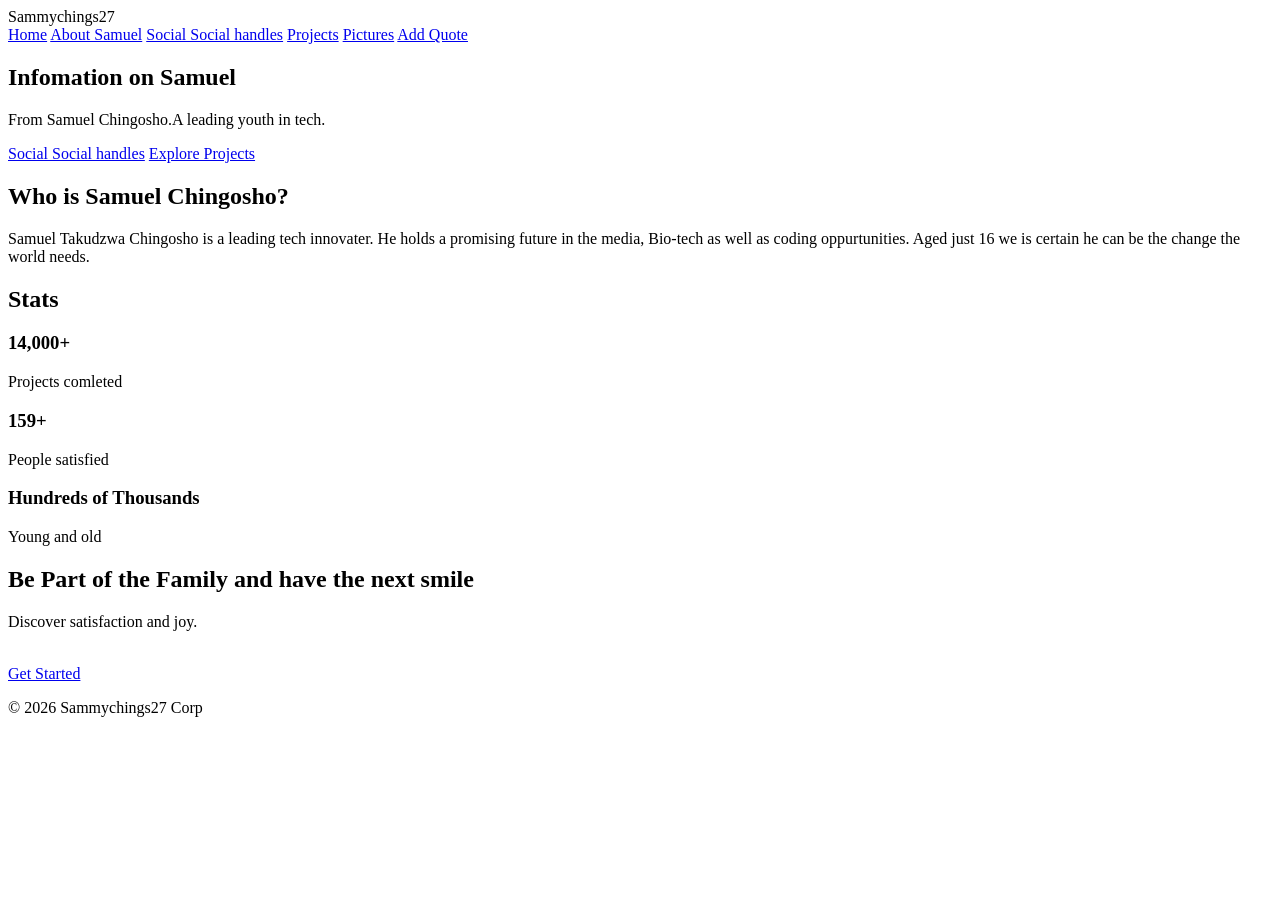
==== index.html @ 7254b16e "Revise index.html for Sammychings27 Hub Updated the title and content to reflect Sammychings27 Hub." ====
<!DOCTYPE html>
<html lang="en">
<head>
  <meta charset="UTF-8" />
  <meta name="viewport" content="width=device-width, initial-scale=1.0"/>
  <title>Sammychings27 Hub</title>
  <link rel="stylesheet" href="assets/css/main.css">
</head>
<body>

  <!-- NAVIGATION -->
  <header class="navbar">
    <div class="logo">Sammychings27</div>
    <nav>
      <a href="#">Home</a>
      <a href="about/index.html">About Samuel</a>
      <a href="find-a-club/index.html">Social Social handles</a>
      <a href="projects/index.html">Projects</a>
      <a href="resources/index.html">Pictures</a>
      <a href="add-club.html">Add Quote</a>
    </nav>
  </header>

  <!-- HERO SECTION -->
  <section class="hero">
    <h1>Infomation on Samuel</h1>
    <p>From Samuel Chingosho.A leading youth in tech.</p>
    <div class="hero-buttons">
      <a href="find-a-club/index.html" class="btn primary">Social Social handles</a>
      <a href="projects/index.html" class="btn secondary">Explore Projects</a>
    </div>
  </section>

  <!-- ABOUT INTERACT -->
  <section class="section">
    <h2>Who is Samuel Chingosho?</h2>
    <p>
      Samuel Takudzwa Chingosho is a leading tech innovater.
      He holds a promising future in the media, Bio-tech as well as coding oppurtunities.
      Aged just 16 we is certain he can be the change the world needs.
    </p>
  </section>

  <!-- GLOBAL IMPACT -->
  <section class="section alt">
    <h2>Stats</h2>
    <div class="stats">
      <div class="stat">
        <h3>14,000+</h3>
        <p>Projects comleted</p>
      </div>
      <div class="stat">
        <h3>159+</h3>
        <p>People satisfied</p>
      </div>
      <div class="stat">
        <h3>Hundreds of Thousands</h3>
        <p>Young and old</p>
      </div>
    </div>
  </section>

  <!-- CALL TO ACTION -->
  <section class="cta">
    <h2>Be Part of the Family and have the next smile</h2>
    <p>Discover satisfaction and joy.</p></br>
    <a href="find-a-club/index.html" class="btn primary">Get Started</a>
  </section>

  <!-- FOOTER -->
  <footer class="footer">
    <p>© 2026 Sammychings27 Corp</p>
  </footer>

</body>
</html>
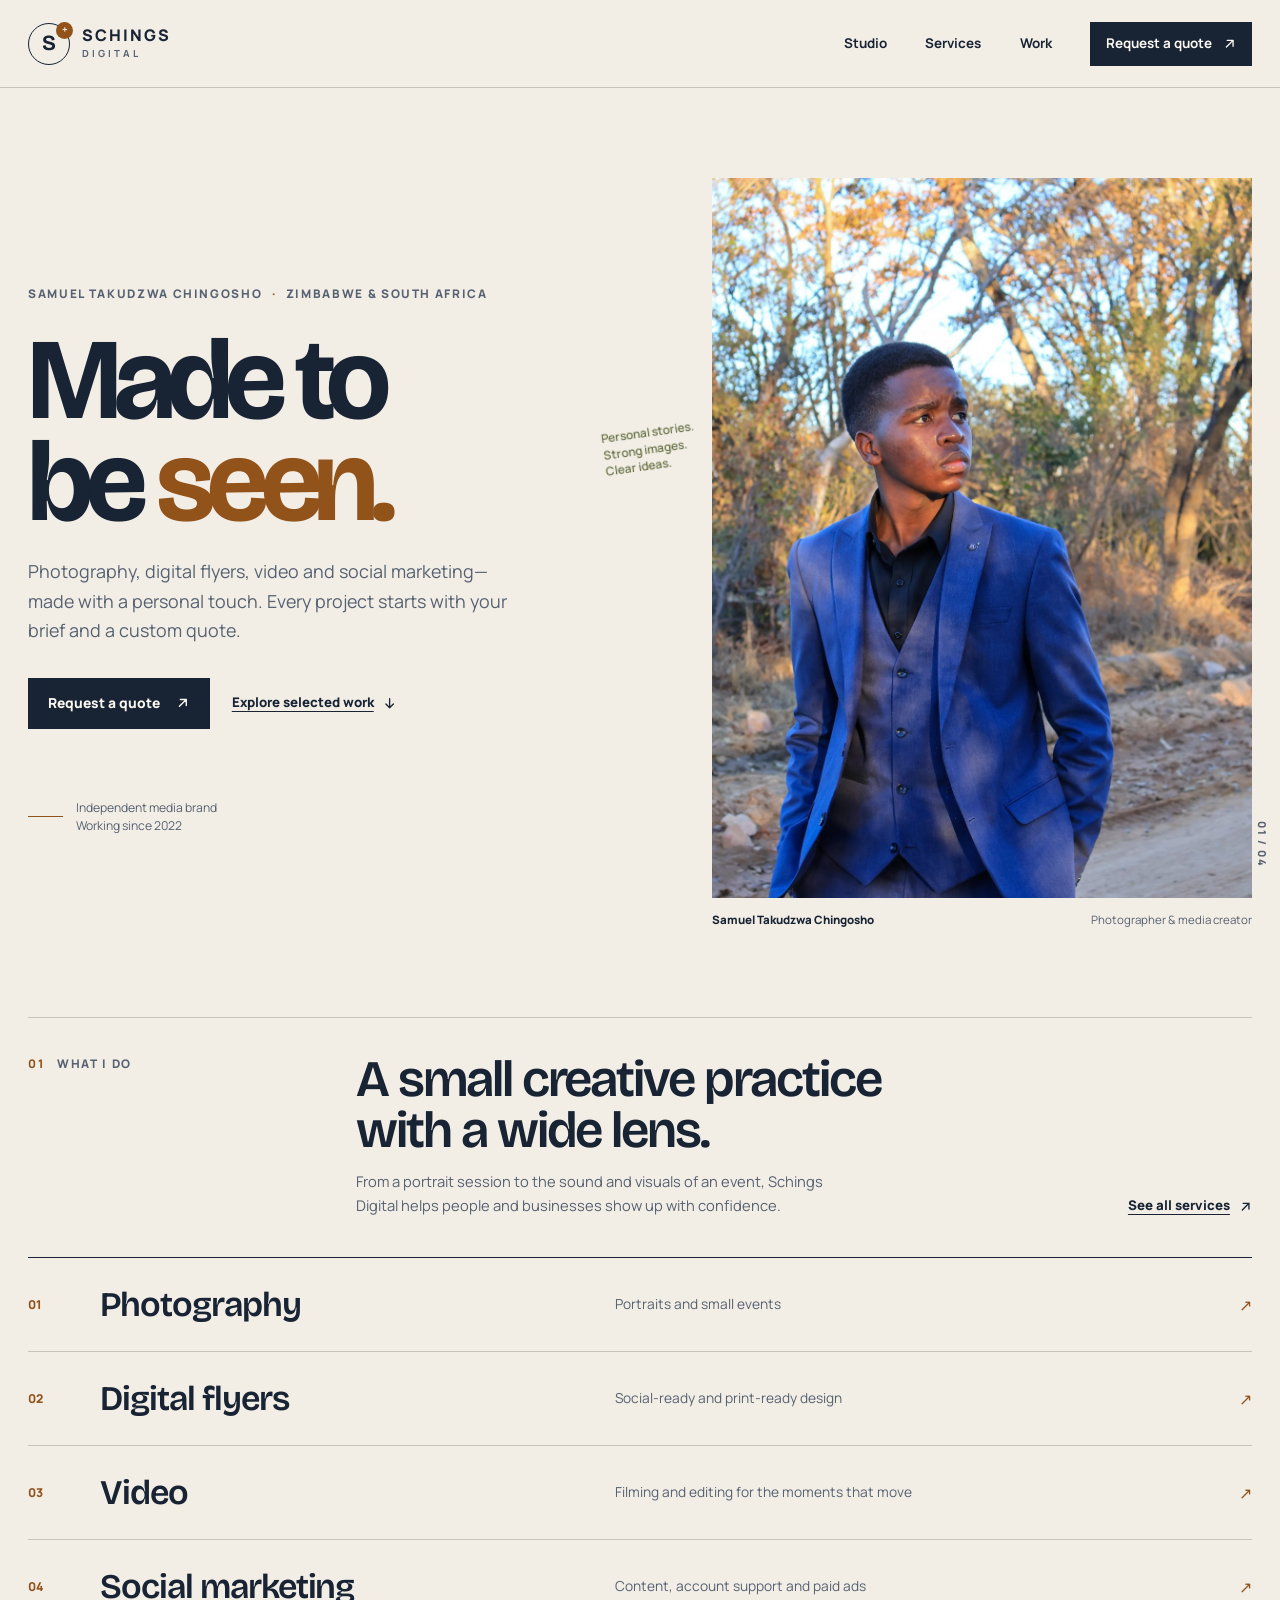
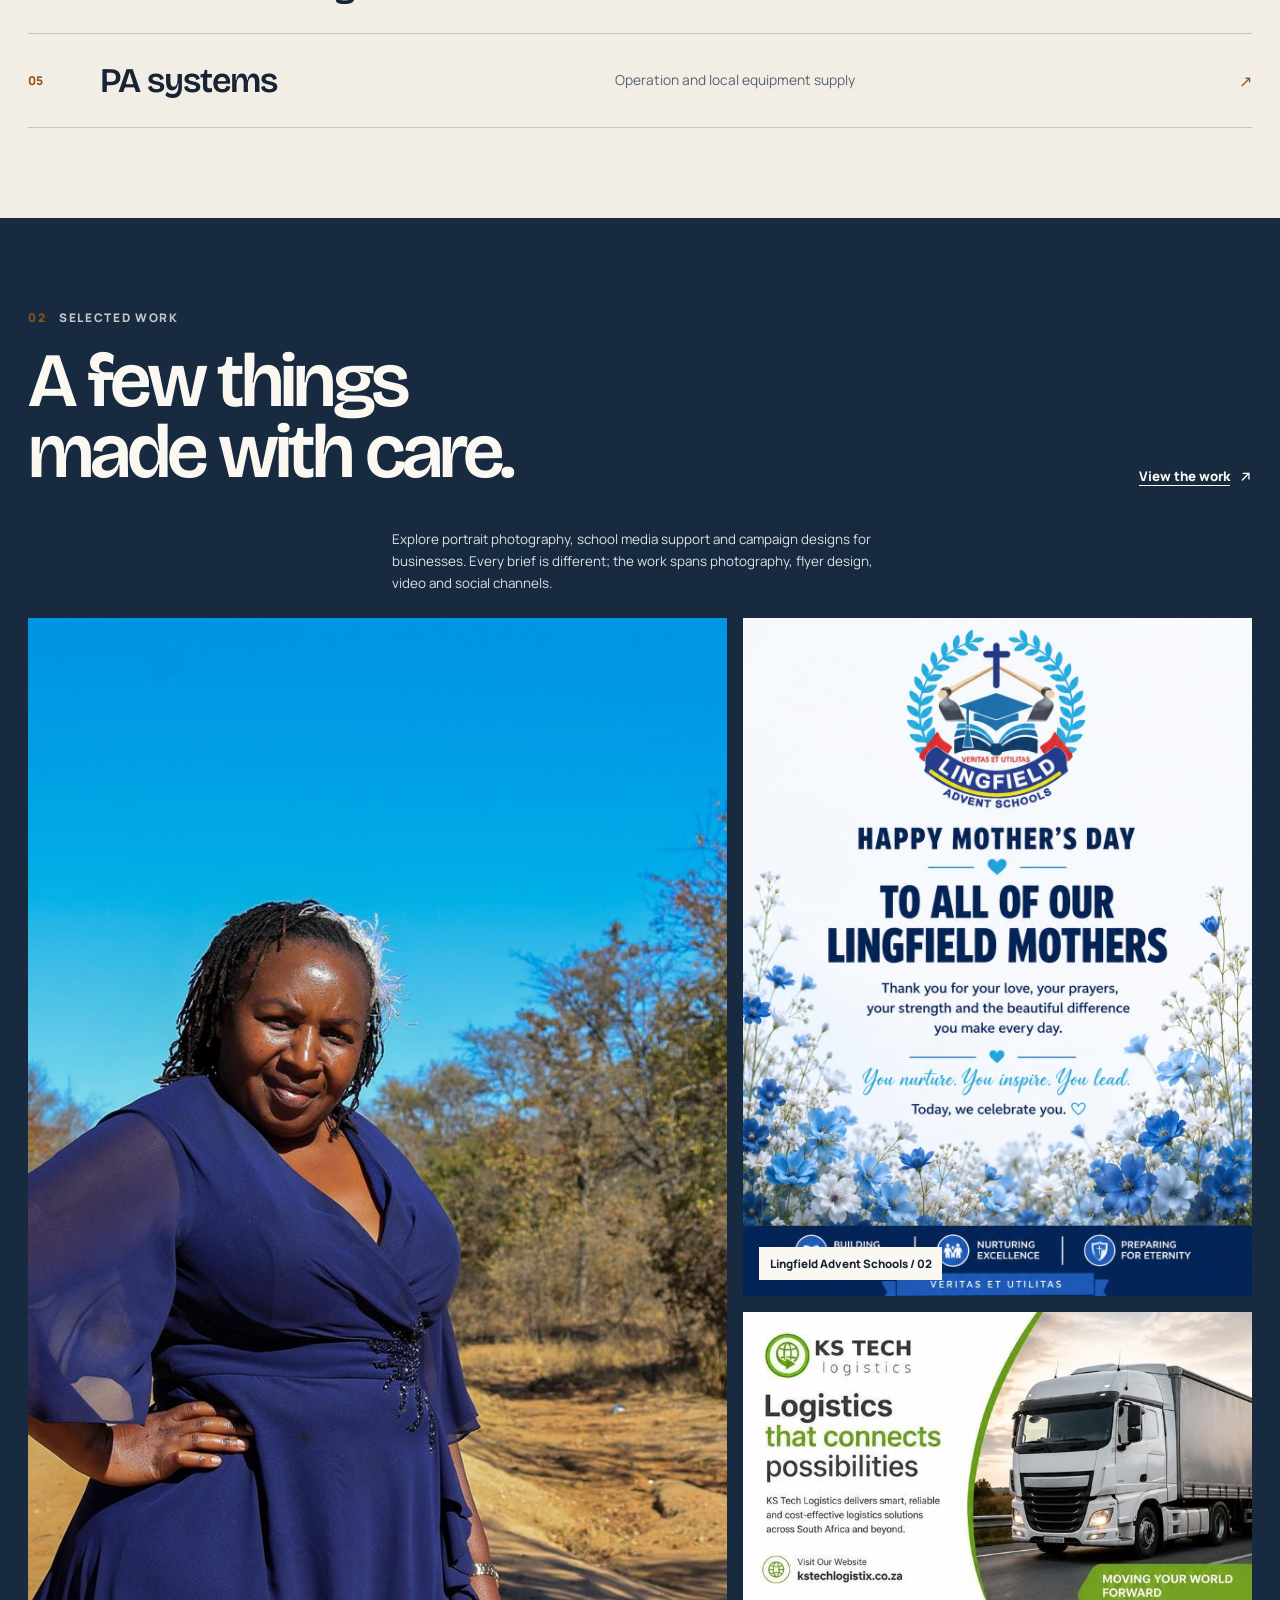
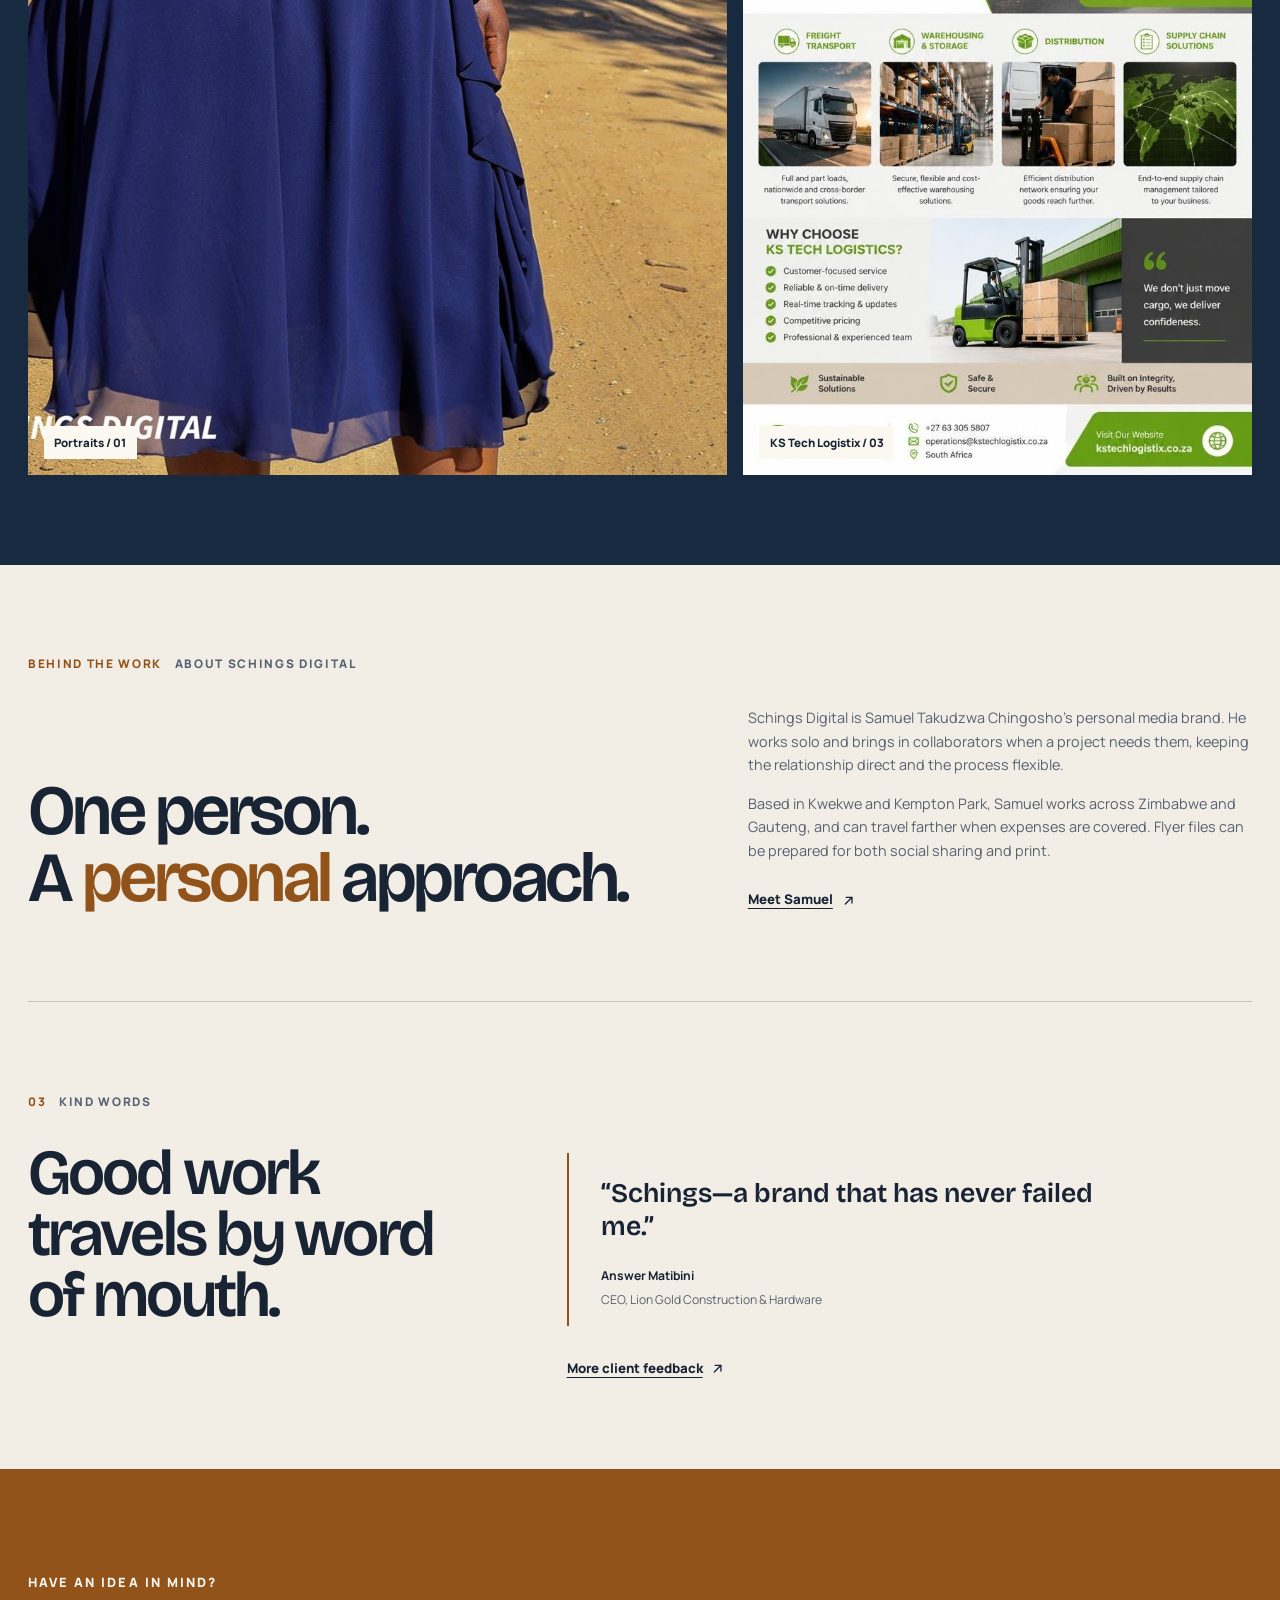
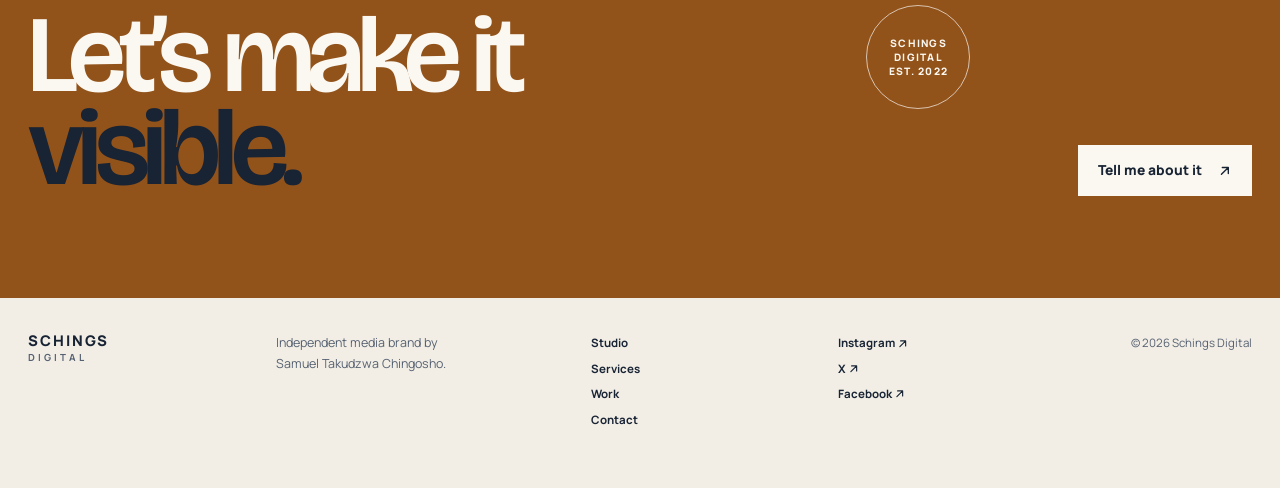
==== commit 2d5ffe8c: "Add files via upload" ====
--- a/index.html
+++ b/index.html
@@ -1,76 +1,105 @@
-<!DOCTYPE html>
-<html lang="en">
-<head>
-  <meta charset="UTF-8" />
-  <meta name="viewport" content="width=device-width, initial-scale=1.0"/>
-  <title>Sammychings27 Hub</title>
-  <link rel="stylesheet" href="assets/css/main.css">
+<!doctype html>
+<html lang="en-GB">
+<head><script>
+(() => {
+  const root = document.documentElement;
+  root.classList.add('js');
+  if (window.matchMedia && window.matchMedia('(prefers-reduced-motion: reduce)').matches) return;
+  root.classList.add('intro-pending');
+  let finished = false;
+  const finishIntro = () => {
+    if (finished) return;
+    finished = true;
+    root.classList.remove('intro-pending');
+    document.querySelectorAll('body > :not(.site-intro)').forEach(node => { node.inert = false; });
+    document.querySelector('.site-intro')?.remove();
+  };
+  document.addEventListener('DOMContentLoaded', () => {
+    if (root.classList.contains('intro-pending')) {
+      document.querySelectorAll('body > :not(.site-intro)').forEach(node => { node.inert = true; });
+      document.querySelector('.intro-skip')?.focus({ preventScroll: true });
+    }
+  }, { once: true });
+  document.addEventListener('click', event => {
+    if (event.target.closest('.intro-skip')) finishIntro();
+  }, true);
+  document.addEventListener('keydown', event => {
+    if (event.key === 'Escape' && root.classList.contains('intro-pending')) finishIntro();
+  });
+  document.addEventListener('animationend', event => {
+    if (event.animationName === 'schings-intro-left') finishIntro();
+  });
+  window.setTimeout(finishIntro, 2200);
+})();
+</script>
+  <meta charset="utf-8">
+  <meta name="viewport" content="width=device-width, initial-scale=1">
+  <meta name="theme-color" content="#f2eee6">
+  <meta name="description" content="Portrait photography, digital flyers, video, social marketing and PA system work by Samuel Takudzwa Chingosho in Zimbabwe and Gauteng.">
+  <meta property="og:type" content="website"><meta name="twitter:card" content="summary_large_image"><meta name="twitter:title" content="Schings Digital — Photography &amp; Media in Zimbabwe &amp; Gauteng"><meta name="twitter:description" content="Portrait photography, digital flyers, video, social marketing and PA system work by Samuel Takudzwa Chingosho in Zimbabwe and Gauteng."><meta name="twitter:image" content="https://sammychings27.xyz/assets/images/portfolio/samuel-portrait.jpg">
+  <meta property="og:url" content="https://sammychings27.xyz/">
+  <meta property="og:image:alt" content="Samuel Takudzwa Chingosho in a blue suit outdoors">
+  <link rel="canonical" href="https://sammychings27.xyz/">
+  <meta property="og:title" content="Schings Digital — Photography &amp; Media in Zimbabwe &amp; Gauteng">
+  <meta property="og:description" content="Portrait photography, digital flyers, video, social marketing and PA system work by Samuel Takudzwa Chingosho in Zimbabwe and Gauteng.">
+  <meta property="og:image" content="https://sammychings27.xyz/assets/images/portfolio/samuel-portrait.jpg">
+  <title>Schings Digital — Photography &amp; Media in Zimbabwe &amp; Gauteng</title>
+  <link rel="icon" href="assets/images/mark.svg" type="image/svg+xml">
+  <link rel="preconnect" href="https://fonts.googleapis.com">
+  <link rel="preconnect" href="https://fonts.gstatic.com" crossorigin>
+  <link href="https://fonts.googleapis.com/css2?family=Bricolage+Grotesque:opsz,wght@12..96,400;12..96,500;12..96,600;12..96,700;12..96,800&family=Manrope:wght@400;500;600;700;800&display=swap" rel="stylesheet">
+  <link rel="stylesheet" href="assets/css/site.css">
+  <script defer src="assets/js/site.js"></script>
+<script type="application/ld+json">{"@context":"https://schema.org","@type":"Person","name":"Samuel Takudzwa Chingosho","alternateName":"Sammychings27","jobTitle":"Photographer and Media Creator","url":"https://sammychings27.xyz/","sameAs":["https://www.instagram.com/schingsdigital","https://x.com/schingsdigital","https://www.facebook.com/people/Sammychings27-Digital/61591467394198/"]}</script>
 </head>
-<body>
-
-  <!-- NAVIGATION -->
-  <header class="navbar">
-    <div class="logo">Sammychings27</div>
-    <nav>
-      <a href="#">Home</a>
-      <a href="about/index.html">About Samuel</a>
-      <a href="find-a-club/index.html">Social Social handles</a>
-      <a href="projects/index.html">Projects</a>
-      <a href="resources/index.html">Pictures</a>
-      <a href="add-club.html">Add Quote</a>
-    </nav>
-  </header>
-
-  <!-- HERO SECTION -->
-  <section class="hero">
-    <h1>Infomation on Samuel</h1>
-    <p>From Samuel Chingosho.A leading youth in tech.</p>
-    <div class="hero-buttons">
-      <a href="find-a-club/index.html" class="btn primary">Social Social handles</a>
-      <a href="projects/index.html" class="btn secondary">Explore Projects</a>
+<body><div class="site-intro" role="dialog" aria-modal="true" aria-label="Schings Digital introduction">
+  <div class="intro-panel intro-panel-left" aria-hidden="true"></div>
+  <div class="intro-panel intro-panel-right" aria-hidden="true"></div>
+  <div class="intro-lockup"><span class="intro-symbol" aria-hidden="true">S<span>+</span></span><span class="intro-wordmark">SCHINGS<span>DIGITAL</span></span></div>
+  <span class="intro-divider" aria-hidden="true"></span>
+  <button class="intro-skip" type="button">Skip intro</button>
+</div>
+<a class="skip-link" href="#main">Skip to content</a>
+<header class="site-header">
+  <a class="brand" href="index.html" aria-label="Schings Digital home"><span class="brand-symbol" aria-hidden="true">S<span>+</span></span><span class="brand-wordmark">SCHINGS<span>DIGITAL</span></span></a>
+  <button class="menu-toggle" type="button" aria-expanded="false" aria-controls="primary-navigation"><span>Menu</span><i aria-hidden="true"></i></button>
+  <nav class="primary-navigation" id="primary-navigation" aria-label="Primary navigation"><a href="studio.html">Studio</a><a href="services.html">Services</a><a href="work.html">Work</a><a class="nav-cta" href="contact.html">Request a quote <svg class="icon-arrow" viewBox="0 0 16 16" aria-hidden="true"><path d="M4 12 12 4M5 4h7v7"/></svg></a></nav>
+</header>
+<main id="main">
+  <section class="home-hero page-shell" aria-labelledby="hero-title">
+    <div class="hero-copy">
+      <p class="overline">Samuel Takudzwa Chingosho <span>·</span> Zimbabwe & South Africa</p>
+      <h1 id="hero-title">Made to<br>be <em>seen.</em></h1>
+      <p class="hero-summary">Photography, digital flyers, video and social marketing—made with a personal touch. Every project starts with your brief and a custom quote.</p>
+      <div class="hero-actions"><a class="button button-dark" href="contact.html">Request a quote <svg class="icon-arrow" viewBox="0 0 16 16" aria-hidden="true"><path d="M4 12 12 4M5 4h7v7"/></svg></a><a class="quiet-link" href="work.html">Explore selected work <svg class="icon-arrow icon-down" viewBox="0 0 16 16" aria-hidden="true"><path d="M8 2v11M3.5 8.5 8 13l4.5-4.5"/></svg></a></div>
+      <div class="hero-note"><span class="note-rule"></span><span>Independent media brand<br>Working since 2022</span></div>
     </div>
+    <figure class="hero-portrait"><img src="assets/images/portfolio/samuel-portrait.jpg" width="1133" height="1700" alt="Samuel Takudzwa Chingosho in a blue suit, photographed outdoors" fetchpriority="high"><figcaption><span>Samuel Takudzwa Chingosho</span><span>Photographer & media creator</span></figcaption><span class="image-index" aria-hidden="true">01 / 04</span></figure>
+    <span class="hero-side-note" aria-hidden="true">Personal stories. Strong images. Clear ideas.</span>
   </section>
 
-  <!-- ABOUT INTERACT -->
-  <section class="section">
-    <h2>Who is Samuel Chingosho?</h2>
-    <p>
-      Samuel Takudzwa Chingosho is a leading tech innovater.
-      He holds a promising future in the media, Bio-tech as well as coding oppurtunities.
-      Aged just 16 we is certain he can be the change the world needs.
-    </p>
-  </section>
+  <section class="service-intro page-shell" aria-labelledby="service-intro-title"><div class="section-kicker"><span>01</span><span>What I do</span></div><div class="service-intro-copy"><h2 id="service-intro-title">A small creative practice with a wide lens.</h2><p>From a portrait session to the sound and visuals of an event, Schings Digital helps people and businesses show up with confidence.</p></div><a class="text-arrow" href="services.html">See all services <svg class="icon-arrow" viewBox="0 0 16 16" aria-hidden="true"><path d="M4 12 12 4M5 4h7v7"/></svg></a></section>
+  <section class="service-list page-shell" aria-label="Current services"><a href="services.html#photography"><span class="service-count">01</span><h3>Photography</h3><p>Portraits and small events</p><span class="row-arrow" aria-hidden="true">↗</span></a><a href="services.html#flyers"><span class="service-count">02</span><h3>Digital flyers</h3><p>Social-ready and print-ready design</p><span class="row-arrow" aria-hidden="true">↗</span></a><a href="services.html#video"><span class="service-count">03</span><h3>Video</h3><p>Filming and editing for the moments that move</p><span class="row-arrow" aria-hidden="true">↗</span></a><a href="services.html#social"><span class="service-count">04</span><h3>Social marketing</h3><p>Content, account support and paid ads</p><span class="row-arrow" aria-hidden="true">↗</span></a><a href="services.html#pa"><span class="service-count">05</span><h3>PA systems</h3><p>Operation and local equipment supply</p><span class="row-arrow" aria-hidden="true">↗</span></a></section>
 
-  <!-- GLOBAL IMPACT -->
-  <section class="section alt">
-    <h2>Stats</h2>
-    <div class="stats">
-      <div class="stat">
-        <h3>14,000+</h3>
-        <p>Projects comleted</p>
-      </div>
-      <div class="stat">
-        <h3>159+</h3>
-        <p>People satisfied</p>
-      </div>
-      <div class="stat">
-        <h3>Hundreds of Thousands</h3>
-        <p>Young and old</p>
-      </div>
-    </div>
-  </section>
+  <section class="featured-work" aria-labelledby="featured-title"><div class="page-shell featured-head"><div><div class="section-kicker section-kicker-light"><span>02</span><span>Selected work</span></div><h2 id="featured-title">A few things<br>made with care.</h2></div><a class="text-arrow text-arrow-light" href="work.html">View the work <svg class="icon-arrow" viewBox="0 0 16 16" aria-hidden="true"><path d="M4 12 12 4M5 4h7v7"/></svg></a></div><p class="featured-intro">Explore portrait photography, school media support and campaign designs for businesses. Every brief is different; the work spans photography, flyer design, video and social channels.</p><div class="featured-grid page-shell"><a class="featured-image featured-image-main" href="work.html#portraits"><img src="assets/images/portfolio/family-portrait.jpg" width="1133" height="1700" alt="Portrait of a woman outdoors in a blue dress" loading="lazy"><span>Portraits / 01</span></a><a class="featured-image featured-image-side" href="work.html#lingfield"><img src="assets/images/portfolio/lingfield-mothers-day.jpg" width="1086" height="1448" alt="Lingfield Advent Schools Mother’s Day digital poster designed by Schings Digital" loading="lazy"><span>Lingfield Advent Schools / 02</span></a><a class="featured-image featured-image-small" href="work.html#kstech"><img src="assets/images/portfolio/kstech-logistics-overview.jpg" width="720" height="1080" alt="KS Tech Logistix service overview flyer designed by Schings Digital" loading="lazy"><span>KS Tech Logistix / 03</span></a></div></section>
 
-  <!-- CALL TO ACTION -->
-  <section class="cta">
-    <h2>Be Part of the Family and have the next smile</h2>
-    <p>Discover satisfaction and joy.</p></br>
-    <a href="find-a-club/index.html" class="btn primary">Get Started</a>
-  </section>
+  <section class="home-story page-shell"><div class="section-kicker"><span>Behind the work</span><span>About Schings Digital</span></div><div class="home-story-grid"><h2>One person.<br>A <em>personal</em> approach.</h2><div><p>Schings Digital is Samuel Takudzwa Chingosho’s personal media brand. He works solo and brings in collaborators when a project needs them, keeping the relationship direct and the process flexible.</p><p>Based in Kwekwe and Kempton Park, Samuel works across Zimbabwe and Gauteng, and can travel farther when expenses are covered. Flyer files can be prepared for both social sharing and print.</p><a class="text-arrow" href="studio.html">Meet Samuel <svg class="icon-arrow" viewBox="0 0 16 16" aria-hidden="true"><path d="M4 12 12 4M5 4h7v7"/></svg></a></div></div></section><section class="testimonial-section page-shell" aria-labelledby="testimonial-title"><div class="section-kicker"><span>03</span><span>Kind words</span></div><div class="testimonial-wrap"><h2 id="testimonial-title">Good work<br>travels by word<br>of mouth.</h2><blockquote><p>“Schings—a brand that has never failed me.”</p><footer><strong>Answer Matibini</strong><span>CEO, Lion Gold Construction & Hardware</span></footer></blockquote><a class="text-arrow" href="work.html#words">More client feedback <svg class="icon-arrow" viewBox="0 0 16 16" aria-hidden="true"><path d="M4 12 12 4M5 4h7v7"/></svg></a></div></section>
 
-  <!-- FOOTER -->
-  <footer class="footer">
-    <p>© 2026 Sammychings27 Corp</p>
-  </footer>
-
+  <section class="home-contact"><div class="page-shell home-contact-inner"><p>Have an idea in mind?</p><h2>Let’s make it<br><em>visible.</em></h2><a class="button button-light" href="contact.html">Tell me about it <svg class="icon-arrow" viewBox="0 0 16 16" aria-hidden="true"><path d="M4 12 12 4M5 4h7v7"/></svg></a><span class="contact-stamp" aria-hidden="true">SCHINGS<br>DIGITAL<br>EST. 2022</span></div></section>
+</main>
+<footer class="site-footer page-shell"><a class="footer-brand" href="index.html">SCHINGS<span>DIGITAL</span></a><p>Independent media brand by Samuel Takudzwa Chingosho.</p><nav aria-label="Footer navigation"><a href="studio.html">Studio</a><a href="services.html">Services</a><a href="work.html">Work</a><a href="contact.html">Contact</a></nav><div class="footer-social"><a href="https://www.instagram.com/schingsdigital" target="_blank" rel="noreferrer">Instagram <svg class="icon-arrow" viewBox="0 0 16 16" aria-hidden="true"><path d="M4 12 12 4M5 4h7v7"/></svg></a><a href="https://x.com/schingsdigital" target="_blank" rel="noreferrer">X <svg class="icon-arrow" viewBox="0 0 16 16" aria-hidden="true"><path d="M4 12 12 4M5 4h7v7"/></svg></a><a href="https://www.facebook.com/people/Sammychings27-Digital/61591467394198/" target="_blank" rel="noreferrer">Facebook <svg class="icon-arrow" viewBox="0 0 16 16" aria-hidden="true"><path d="M4 12 12 4M5 4h7v7"/></svg></a></div><span class="footer-year">© <span data-year></span> Schings Digital</span></footer>
 </body>
-</html>
+</html>
+
+
+
+
+
+
+
+
+
+
+
+
+
--- a/assets/css/site.css
+++ b/assets/css/site.css
@@ -0,0 +1,476 @@
+:root {
+  color-scheme: light;
+  --paper: #f2eee6;
+  --paper-light: #fbf8f1;
+  --ink: #182334;
+  --muted: #566171;
+  --line: #c9c4b9;
+  --blue: #294763;
+  --blue-deep: #172a40;
+  --amber: #92531b;
+  --amber-light: #e0b773;
+  --olive: #697347;
+  --serif: "Bricolage Grotesque", "Arial Narrow", sans-serif;
+  --sans: "Manrope", Arial, sans-serif;
+  --page-width: 1380px;
+}
+* { box-sizing: border-box; }
+html { scroll-behavior: smooth; scroll-padding-top: 6rem; }
+body { margin: 0; background: var(--paper); color: var(--ink); font: 400 16px/1.65 var(--sans); }
+a { color: inherit; text-underline-offset: .2em; }
+img, svg { max-width: 100%; }
+button, input, select, textarea { font: inherit; }
+button, a { -webkit-tap-highlight-color: transparent; }
+a, button, summary { cursor: pointer; }
+::selection { color: var(--paper-light); background: var(--blue); }
+:focus-visible { outline: 3px solid var(--amber); outline-offset: 4px; }
+.page-shell { width: min(100% - 3.5rem, var(--page-width)); margin-inline: auto; }
+.skip-link { position: fixed; z-index: 30; top: .75rem; left: .75rem; padding: .7rem 1rem; color: white; background: var(--ink); transform: translateY(-150%); }
+.skip-link:focus { transform: translateY(0); }
+.site-header { position: relative; z-index: 10; min-height: 88px; padding: .9rem max(1.75rem, calc((100vw - var(--page-width))/2)); display: flex; align-items: center; justify-content: space-between; gap: 2rem; border-bottom: 1px solid var(--line); background: var(--paper); }
+.brand { display: inline-flex; align-items: center; gap: .75rem; text-decoration: none; }
+.brand-symbol { width: 42px; height: 42px; display: grid; place-items: center; position: relative; border: 1px solid var(--ink); border-radius: 50%; font: 700 1.35rem/.9 var(--serif); }
+.brand-symbol > span { position: absolute; top: -2px; right: -4px; width: 17px; height: 17px; display: grid; place-items: center; border-radius: 50%; color: var(--paper-light); background: var(--amber); font: 700 .62rem/1 var(--sans); }
+.brand-wordmark, .footer-brand { display: flex; flex-direction: column; font: 800 1rem/.98 var(--sans); letter-spacing: .13em; }
+.brand-wordmark > span, .footer-brand > span { margin-top: .3rem; color: var(--muted); font: 700 .61rem/1 var(--sans); letter-spacing: .3em; }
+.primary-navigation { display: flex; align-items: center; gap: clamp(1.5rem, 3vw, 3rem); }
+.primary-navigation a, .site-footer nav a { font-size: .84rem; font-weight: 700; text-decoration: none; }
+.primary-navigation a:not(.nav-cta) { padding-block: .55rem; border-bottom: 1px solid transparent; }
+.primary-navigation a[aria-current="page"], .primary-navigation a:not(.nav-cta):hover { border-color: var(--ink); }
+.nav-cta { min-height: 44px; padding: .65rem 1rem; display: inline-flex; align-items: center; gap: .65rem; color: var(--paper-light); background: var(--ink); }
+.nav-cta:hover, .button-dark:hover { background: var(--blue); }
+.menu-toggle { display: none; }
+.home-hero { position: relative; padding-top: clamp(3rem, 7vw, 6rem); padding-bottom: clamp(3rem, 6vw, 5rem); display: grid; grid-template-columns: 1.02fr .98fr; align-items: center; gap: clamp(2.5rem, 8vw, 8rem); }
+.hero-copy { padding-block: 1rem; }
+.overline, .section-kicker, .project-label, .offering-num { font-size: .74rem; font-weight: 800; letter-spacing: .14em; text-transform: uppercase; }
+.overline { margin: 0 0 1.7rem; color: var(--muted); }
+.overline span { padding-inline: .35rem; color: var(--amber); }
+h1, h2, h3, p, figure { margin-top: 0; }
+.home-hero h1, .inner-hero h1 { margin-bottom: 1.5rem; font: 700 clamp(4rem, 9vw, 8.5rem)/.88 var(--serif); letter-spacing: -.065em; text-wrap: balance; }
+h1 em, h2 em { color: var(--amber); font-style: normal; }
+.hero-summary { max-width: 44ch; margin-bottom: 2rem; color: var(--muted); font-size: clamp(1.05rem, 1.4vw, 1.25rem); }
+.hero-actions { display: flex; align-items: center; flex-wrap: wrap; gap: 1.35rem; }
+.button { min-height: 50px; padding: .82rem 1.2rem; display: inline-flex; align-items: center; justify-content: center; gap: 1rem; border: 1px solid transparent; font-size: .86rem; font-weight: 800; text-decoration: none; transition: background-color .2s ease, color .2s ease, transform .2s ease; }
+.button:hover { transform: translateY(-2px); }
+.button-dark { color: var(--paper-light); background: var(--ink); }
+.button-light { color: var(--ink); background: var(--paper-light); }
+.button-light:hover { background: var(--amber-light); }
+.quiet-link, .text-arrow { display: inline-flex; align-items: center; gap: .55rem; font-size: .83rem; font-weight: 800; text-decoration-thickness: 1px; text-underline-offset: .3em; }
+.hero-note { margin-top: 4.4rem; display: flex; align-items: center; gap: .8rem; color: var(--muted); font-size: .76rem; line-height: 1.45; }
+.note-rule { width: 35px; height: 1px; background: var(--amber); }
+.hero-portrait { position: relative; width: min(100%, 540px); justify-self: end; margin: 0; }
+.hero-portrait img { width: 100%; max-height: 720px; display: block; object-fit: cover; object-position: 50% 30%; }
+.hero-portrait figcaption { padding: .75rem 0; display: flex; justify-content: space-between; gap: 1rem; color: var(--muted); font-size: .72rem; }
+.hero-portrait figcaption span:first-child { color: var(--ink); font-weight: 800; }
+.image-index { position: absolute; right: -1.2rem; bottom: 4.6rem; writing-mode: vertical-rl; color: var(--muted); font-size: .68rem; font-weight: 800; letter-spacing: .15em; }
+.hero-side-note { position: absolute; top: 36%; left: 47%; width: 7.2rem; color: var(--olive); font: 600 .74rem/1.4 var(--sans); transform: rotate(-8deg); }
+.section-kicker { display: flex; align-items: center; gap: .8rem; color: var(--muted); }
+.section-kicker span:first-child { color: var(--amber); }
+.service-intro { padding-block: 2.2rem 2.5rem; display: grid; grid-template-columns: .6fr 1.5fr auto; align-items: end; gap: 2rem; border-top: 1px solid var(--line); }
+.service-intro .section-kicker { align-self: start; }
+.service-intro-copy { max-width: 650px; }
+.service-intro h2 { max-width: 17ch; margin: 0 0 .8rem; font: 600 clamp(2rem, 4vw, 3.6rem)/1 var(--serif); letter-spacing: -.04em; }
+.service-intro-copy p { max-width: 52ch; margin: 0; color: var(--muted); font-size: .92rem; }
+.service-list { padding-bottom: clamp(4rem, 7vw, 7rem); border-top: 1px solid var(--ink); }
+.service-list > a { min-height: 94px; padding: 1.15rem 0; display: grid; grid-template-columns: 3.5rem 1.1fr 1.3fr 2rem; align-items: center; gap: 1rem; border-bottom: 1px solid var(--line); text-decoration: none; }
+.service-count { color: var(--amber); font-size: .76rem; font-weight: 800; }
+.service-list h3 { margin: 0; font: 600 clamp(1.5rem, 2.7vw, 2.4rem)/1 var(--serif); letter-spacing: -.03em; }
+.service-list p { margin: 0; color: var(--muted); font-size: .86rem; }
+.row-arrow { justify-self: end; color: var(--amber); transition: transform .2s ease; }
+.service-list > a:hover .row-arrow { transform: translate(3px,-3px); }
+.service-list > a:hover h3 { color: var(--amber); }
+.featured-work { padding-block: clamp(4rem, 7vw, 7rem); color: var(--paper-light); background: var(--blue-deep); }
+.featured-head { margin-bottom: 2.5rem; display: flex; align-items: end; justify-content: space-between; gap: 2rem; }
+.section-kicker-light { color: #c4c9c7; }
+.featured-head h2 { margin: 1.2rem 0 0; font: 600 clamp(2.8rem, 6vw, 5.8rem)/.92 var(--serif); letter-spacing: -.05em; }
+.text-arrow-light { color: var(--paper-light); }
+.featured-grid { display: grid; grid-template-columns: 1.1fr .8fr; grid-template-rows: auto auto; gap: 1rem; }
+.featured-image { position: relative; min-height: 260px; overflow: hidden; display: block; background: #293d4e; }
+.featured-image img { width: 100%; height: 100%; min-height: 260px; display: block; object-fit: cover; transition: transform .6s cubic-bezier(.2,.7,.2,1); }
+.featured-image:hover img { transform: scale(1.035); }
+.featured-image span { position: absolute; bottom: 1rem; left: 1rem; padding: .45rem .65rem; color: var(--ink); background: var(--paper-light); font-size: .72rem; font-weight: 800; }
+.featured-image-main { grid-row: span 2; min-height: 640px; }
+.featured-image-main img { min-height: 640px; }
+.featured-image-side img { object-position: 50% 28%; }
+.featured-image-small img { object-position: 50% 45%; }
+.testimonial-section { padding-block: clamp(4rem, 7vw, 7rem); }
+.testimonial-wrap { padding-top: 2rem; display: grid; grid-template-columns: .85fr 1.15fr; align-items: end; gap: 2rem; }
+.testimonial-wrap h2, .words-title { margin: 0; font: 600 clamp(2.4rem, 5vw, 4.7rem)/.95 var(--serif); letter-spacing: -.045em; }
+blockquote { margin: 0; }
+.testimonial-wrap blockquote { padding: 1.5rem 0 1rem 2rem; border-left: 2px solid var(--amber); }
+blockquote p { max-width: 31ch; margin: 0 0 1.4rem; font: 600 clamp(1.2rem, 2.1vw, 1.8rem)/1.25 var(--serif); }
+blockquote footer { display: flex; flex-direction: column; gap: .2rem; font-size: .76rem; }
+blockquote footer span { color: var(--muted); }
+.testimonial-wrap > .text-arrow { grid-column: 2; justify-self: start; }
+.home-contact { padding-block: clamp(4rem, 8vw, 8rem); overflow: hidden; color: var(--paper-light); background: var(--amber); }
+.home-contact-inner { position: relative; display: grid; grid-template-columns: 1fr auto; align-items: end; gap: 1rem 3rem; }
+.home-contact-inner > p { grid-column: 1/-1; margin: 0; font-size: .8rem; font-weight: 800; letter-spacing: .16em; text-transform: uppercase; }
+.home-contact h2 { position: relative; z-index: 1; margin: 0; font: 600 clamp(3.6rem, 8.5vw, 7.5rem)/.86 var(--serif); letter-spacing: -.06em; }
+.home-contact h2 em { color: var(--ink); }
+.contact-stamp { position: absolute; right: 23%; top: 15%; width: 104px; height: 104px; display: grid; align-content: center; border: 1px solid rgba(255,255,255,.65); border-radius: 50%; color: var(--paper-light); font-size: .64rem; font-weight: 800; line-height: 1.4; letter-spacing: .12em; text-align: center; transform: rotate(12deg); }
+.site-footer { min-height: 190px; padding-block: 2.2rem; display: grid; grid-template-columns: 1fr 1.3fr 1fr 1.2fr auto; align-items: start; gap: 1.5rem; }
+.footer-brand { text-decoration: none; font-size: .92rem; }
+.site-footer > p { max-width: 25ch; margin: 0; color: var(--muted); font-size: .78rem; }
+.site-footer nav, .footer-social { display: flex; flex-direction: column; align-items: start; gap: .4rem; }
+.site-footer nav a, .footer-social a { font-size: .72rem; }
+.footer-social a { font-weight: 700; text-decoration: none; }
+.footer-year { justify-self: end; color: var(--muted); font-size: .72rem; white-space: nowrap; }
+.inner-hero { padding-top: clamp(3.5rem, 7vw, 6.5rem); padding-bottom: clamp(3rem, 5vw, 4.5rem); }
+.inner-hero-grid { margin-top: 2rem; display: grid; grid-template-columns: 1.3fr .7fr; align-items: end; gap: clamp(2rem, 6vw, 6rem); }
+.inner-hero h1 { margin: 0; font-size: clamp(3.4rem, 7.6vw, 7.2rem); }
+.inner-hero-grid > p { max-width: 46ch; margin: 0 0 .35rem; color: var(--muted); font-size: 1rem; }
+.founder-story { padding-block: clamp(3rem, 7vw, 6.5rem); background: var(--paper-light); }
+.founder-grid { display: grid; grid-template-columns: .9fr 1.1fr; align-items: center; gap: clamp(2.5rem, 8vw, 8rem); }
+.founder-image { margin: 0; }
+.founder-image img { width: 100%; max-height: 650px; display: block; object-fit: cover; object-position: center 30%; }
+.founder-image figcaption { margin-top: .65rem; color: var(--muted); font-size: .72rem; }
+.founder-copy h2, .values-grid h2, .future-grid h2 { margin: 1.2rem 0 1.2rem; font: 600 clamp(2.5rem, 5vw, 4.8rem)/.95 var(--serif); letter-spacing: -.05em; }
+.founder-copy > p, .values-grid > div p { color: var(--muted); font-size: .92rem; }
+.founder-facts { margin-top: 2rem; padding-top: 1.2rem; display: grid; grid-template-columns: repeat(3,1fr); gap: 1rem; border-top: 1px solid var(--line); }
+.founder-facts div { display: flex; flex-direction: column; gap: .35rem; }
+.founder-facts strong { font: 700 1.5rem/1 var(--serif); }
+.founder-facts span { color: var(--muted); font-size: .72rem; line-height: 1.4; }
+.studio-values, .future-section { padding-block: clamp(4rem, 7vw, 7rem); }
+.values-grid, .future-grid { margin-top: 2rem; display: grid; grid-template-columns: 1fr 1fr; align-items: start; gap: clamp(2rem, 8vw, 8rem); }
+.values-grid h2, .future-grid h2 { margin-top: 0; }
+.values-grid > div p:last-child { margin-bottom: 0; }
+.location-band { color: var(--paper-light); background: var(--blue); }
+.location-inner { min-height: 250px; padding-block: 3rem; display: grid; grid-template-columns: 1fr 1px 1fr; align-items: center; gap: clamp(2rem, 6vw, 6rem); }
+.location-inner > div:not(.location-divider) { display: flex; flex-direction: column; }
+.location-inner span { font-size: .74rem; font-weight: 800; letter-spacing: .14em; text-transform: uppercase; }
+.location-inner strong { margin-block: .45rem; font: 600 clamp(1.8rem, 3vw, 2.7rem)/1 var(--serif); }
+.location-inner p { max-width: 38ch; margin: 0; color: #dce2e5; font-size: .82rem; }
+.location-divider { height: 100px; background: rgba(255,255,255,.45); }
+.future-grid p { max-width: 52ch; margin: .2rem 0 0; color: var(--muted); }
+.future-section > .text-arrow { margin-top: 2rem; }
+.offerings { padding-bottom: clamp(3rem, 6vw, 6rem); }
+.offering { padding-block: 2.4rem; display: grid; grid-template-columns: .5fr 1.5fr .75fr; align-items: start; gap: 2rem; border-top: 1px solid var(--line); scroll-margin-top: 6rem; }
+.offering:last-child { border-bottom: 1px solid var(--line); }
+.offering-num { color: var(--amber); }
+.offering h2 { margin: 0 0 .8rem; font: 600 clamp(2rem, 4vw, 3rem)/1 var(--serif); letter-spacing: -.04em; }
+.offering > div > p { max-width: 60ch; color: var(--muted); font-size: .9rem; }
+.offering ul { margin: 1rem 0 0; padding: 0; display: grid; grid-template-columns: repeat(2,minmax(0,1fr)); gap: .35rem 1rem; list-style: none; }
+.offering li { position: relative; padding-left: 1rem; color: var(--muted); font-size: .8rem; }
+.offering li::before { position: absolute; left: 0; color: var(--amber); content: "—"; }
+.offering > a { justify-self: end; }
+.quote-band { padding-block: clamp(4rem, 8vw, 8rem); color: var(--paper-light); background: var(--blue-deep); }
+.quote-band-inner { display: grid; grid-template-columns: 1fr 1fr; align-items: end; gap: 1rem 4rem; }
+.quote-band-inner > span { grid-column: 1/-1; font-size: .74rem; font-weight: 800; letter-spacing: .14em; text-transform: uppercase; }
+.quote-band h2 { margin: .5rem 0 0; font: 600 clamp(2.5rem, 5vw, 4.8rem)/.95 var(--serif); letter-spacing: -.045em; }
+.quote-band h2 em { color: var(--amber-light); }
+.quote-band-inner > p { max-width: 46ch; margin: 0; color: #dce2e5; font-size: .88rem; }
+.quote-band-inner > .button { grid-column: 2; justify-self: start; }
+.future-note { padding-block: 3rem; display: grid; grid-template-columns: .6fr 1fr; gap: 2rem; border-bottom: 1px solid var(--line); }
+.future-note p { max-width: 56ch; margin: 0; color: var(--muted); }
+.portfolio-project { padding-block: clamp(3.5rem, 6vw, 6rem); }
+.project-heading { margin-bottom: 2rem; display: grid; grid-template-columns: 1fr .8fr; align-items: end; gap: 2rem; }
+.project-label { color: var(--amber); }
+.project-heading h2 { max-width: 19ch; margin: .8rem 0 0; font: 600 clamp(2.2rem, 4.7vw, 4.5rem)/.98 var(--serif); letter-spacing: -.045em; }
+.project-heading > p { max-width: 55ch; margin: 0 0 .25rem; color: var(--muted); font-size: .88rem; }
+.project-heading > p strong { color: var(--ink); }
+.portrait-gallery { display: grid; grid-template-columns: 1.1fr .9fr; grid-template-rows: 1fr 1fr; gap: 1rem; }
+.portrait-tile { position: relative; min-height: 300px; margin: 0; overflow: hidden; background: #d5d1c9; }
+.portrait-tile img { width: 100%; height: 100%; min-height: 300px; display: block; object-fit: cover; }
+.portrait-tile-tall { grid-row: span 2; min-height: 620px; }
+.portrait-tile-tall img { min-height: 620px; }
+.portrait-tile-founder img { object-position: center 30%; }
+.portrait-tile figcaption, .client-gallery figcaption { position: absolute; bottom: .8rem; left: .8rem; padding: .45rem .65rem; color: var(--ink); background: var(--paper-light); font-size: .7rem; font-weight: 800; }
+.portfolio-project-cream { background: var(--paper-light); }
+.portfolio-project-cream > .page-shell, .portfolio-project-dark > .page-shell { padding-block: 0; }
+.client-gallery { display: grid; grid-template-columns: .88fr 1.12fr; gap: 1rem; }
+.client-gallery figure { position: relative; min-height: 580px; margin: 0; overflow: hidden; background: #ddd9d0; }
+.client-gallery figure img { width: 100%; height: 100%; display: block; object-fit: cover; object-position: center 22%; }
+.video-note { min-height: 580px; padding: clamp(1.5rem, 4vw, 3.5rem); display: flex; flex-direction: column; align-items: start; justify-content: center; background: var(--paper); }
+.video-note-mark { width: 54px; height: 54px; margin-bottom: 2rem; display: grid; place-items: center; border: 1px solid var(--amber); border-radius: 50%; color: var(--amber); }
+.video-note h3 { margin: .5rem 0; font: 600 clamp(1.5rem, 2.8vw, 2.4rem)/1 var(--serif); }
+.video-note p { margin: 0; color: var(--muted); font-size: .82rem; }
+.video-note-rule { width: 100%; height: 1px; margin: 1.8rem 0; background: var(--line); }
+.video-note small { margin-top: 1.7rem; color: var(--muted); font-size: .7rem; }
+.design-gallery { display: grid; grid-template-columns: repeat(4,minmax(0,1fr)); align-items: start; gap: .8rem; }
+.design-gallery figure { margin: 0; }
+.design-gallery img { width: 100%; height: auto; display: block; background: var(--paper-light); }
+.design-gallery figcaption { padding-top: .6rem; color: var(--muted); font-size: .72rem; font-weight: 700; }
+.portfolio-project-dark { color: var(--paper-light); background: var(--blue-deep); }
+.portfolio-project-dark .project-heading > p { color: #d3d9dc; }
+.portfolio-project-dark .project-label { color: var(--amber-light); }
+.lion-project-image { position: relative; max-width: 720px; margin-inline: auto; }
+.lion-project-image img { width: 100%; max-height: 1080px; display: block; object-fit: contain; background: #211b1b; }
+.lion-project-image > span { position: absolute; bottom: .8rem; left: .8rem; padding: .45rem .65rem; color: var(--ink); background: var(--paper-light); font-size: .7rem; font-weight: 800; }
+.words-title { margin: 1.5rem 0 2.5rem; }
+.testimonial-grid { display: grid; grid-template-columns: repeat(2,minmax(0,1fr)); gap: 0 3rem; }
+.testimonial-grid blockquote { min-height: 210px; padding: 1.5rem 0; border-top: 1px solid var(--line); }
+.testimonial-grid blockquote p { max-width: 45ch; font-size: 1.16rem; }
+.testimonial-grid blockquote footer { font-size: .72rem; }
+.contact-intro { padding-bottom: 3rem; }
+.contact-layout { padding-bottom: clamp(4rem, 7vw, 7rem); display: grid; grid-template-columns: .8fr 1.2fr; gap: clamp(2rem, 9vw, 9rem); }
+.contact-details { border-top: 1px solid var(--ink); }
+.contact-detail { padding-block: 1.2rem; display: grid; grid-template-columns: .65fr 1.35fr; gap: 1rem; border-bottom: 1px solid var(--line); }
+.contact-detail > span { color: var(--muted); font-size: .72rem; font-weight: 800; letter-spacing: .1em; text-transform: uppercase; }
+.contact-detail > a, .contact-detail > p { margin: 0; font-size: .84rem; font-weight: 700; text-decoration: none; }
+.contact-social { display: flex; flex-direction: column; align-items: start; gap: .35rem; }
+.contact-social a { font-size: .78rem; font-weight: 700; text-decoration: none; }
+.contact-social a:hover, .contact-detail > a:hover { color: var(--amber); }
+.contact-note { margin: 1.2rem 0 0; color: var(--muted); font-size: .76rem; }
+.contact-form { display: grid; gap: 1.15rem; }
+.form-field { display: grid; gap: .4rem; }
+.form-field label { font-size: .77rem; font-weight: 800; }
+.form-field input, .form-field select, .form-field textarea { width: 100%; min-height: 48px; padding: .75rem .8rem; border: 1px solid var(--line); border-radius: 0; color: var(--ink); background: var(--paper-light); font-size: .88rem; }
+.form-field textarea { min-height: 150px; resize: vertical; }
+.form-field input:focus, .form-field select:focus, .form-field textarea:focus { border-color: var(--blue); outline: 2px solid var(--blue); outline-offset: 1px; }
+.form-submit { justify-self: start; }
+.form-hint, .form-status { margin: -.65rem 0 0; color: var(--muted); font-size: .72rem; }
+.form-status:empty { display: none; }
+.contact-bottom { padding-block: 2.5rem; color: var(--paper-light); background: var(--blue); }
+.contact-bottom-inner { display: flex; align-items: center; justify-content: space-between; gap: 2rem; }
+.contact-bottom p { margin: 0; font-size: .8rem; }
+.contact-bottom a { font-weight: 800; text-decoration-thickness: 1px; text-underline-offset: .25em; }
+@media (max-width: 900px) {
+  .site-footer { grid-template-columns: 1fr 1fr 1fr; }
+  .footer-social { grid-column: 2; }
+  .footer-year { grid-column: 3; grid-row: 2; }
+  .home-hero { gap: 3rem; }
+  .hero-side-note { display: none; }
+  .service-intro { grid-template-columns: .4fr 1.6fr; }
+  .service-intro > .text-arrow { grid-column: 2; }
+  .featured-image-main { min-height: 540px; }
+  .featured-image-main img { min-height: 540px; }
+  .offering { grid-template-columns: .35fr 1.65fr; }
+  .offering > a { grid-column: 2; justify-self: start; }
+  .design-gallery { grid-template-columns: repeat(2,minmax(0,1fr)); gap: 1.2rem; }
+  .contact-layout { gap: 3rem; }
+}
+@media (max-width: 680px) {
+  body { font-size: 15px; }
+  .page-shell { width: min(100% - 2rem, var(--page-width)); }
+  .site-header { min-height: 72px; padding-inline: 1rem; }
+  .brand-symbol { width: 36px; height: 36px; }
+  .brand-wordmark { font-size: .88rem; }
+  .brand-wordmark > span { font-size: .55rem; }
+  .menu-toggle { min-height: 44px; padding: .5rem 0 .5rem .6rem; display: inline-flex; align-items: center; gap: .65rem; border: 0; color: var(--ink); background: transparent; font-size: .78rem; font-weight: 800; }
+  .menu-toggle i { width: 19px; height: 13px; position: relative; display: block; border-top: 2px solid currentColor; border-bottom: 2px solid currentColor; }
+  .menu-toggle[aria-expanded="true"] i { border-bottom-color: transparent; }
+  .menu-toggle[aria-expanded="true"] i::before { position: absolute; top: 4px; left: 0; width: 19px; height: 2px; background: currentColor; content: ""; transform: rotate(45deg); }
+  .menu-toggle[aria-expanded="true"] i::after { position: absolute; top: 4px; left: 0; width: 19px; height: 2px; background: currentColor; content: ""; transform: rotate(-45deg); }
+  .primary-navigation { position: absolute; top: 100%; right: 0; left: 0; padding: .4rem 1rem 1rem; display: none; align-items: stretch; gap: 0; border-bottom: 1px solid var(--line); background: var(--paper); }
+  .primary-navigation.is-open { display: flex; flex-direction: column; }
+  .primary-navigation a:not(.nav-cta) { padding: .9rem 0; border-bottom: 1px solid var(--line); }
+  .nav-cta { justify-content: space-between; margin-top: .7rem; }
+  .home-hero { padding-top: 2.7rem; grid-template-columns: 1fr; gap: 2rem; }
+  .overline { margin-bottom: 1.2rem; font-size: .67rem; }
+  .home-hero h1 { margin-bottom: 1rem; font-size: clamp(4rem, 18vw, 6rem); }
+  .hero-summary { max-width: 38ch; font-size: 1rem; }
+  .hero-note { margin-top: 2rem; }
+  .hero-portrait { width: 90%; justify-self: center; }
+  .hero-portrait img { max-height: 560px; }
+  .image-index { right: -.8rem; }
+  .service-intro { padding-block: 2rem; grid-template-columns: 1fr; gap: 1rem; }
+  .service-intro > .text-arrow { grid-column: auto; }
+  .service-intro h2 { font-size: 2.3rem; }
+  .service-list { padding-bottom: 3.5rem; }
+  .service-list > a { min-height: 88px; grid-template-columns: 2.2rem 1fr 1.5rem; gap: .65rem; }
+  .service-list h3 { font-size: 1.55rem; }
+  .service-list p { grid-column: 2; grid-row: 2; font-size: .76rem; }
+  .row-arrow { grid-column: 3; grid-row: 1 / span 2; }
+  .featured-work { padding-block: 3.5rem; }
+  .featured-head { align-items: start; flex-direction: column; }
+  .featured-head h2 { font-size: 3.5rem; }
+  .featured-grid { grid-template-columns: 1fr 1fr; gap: .65rem; }
+  .featured-image { min-height: 190px; }
+  .featured-image img { min-height: 190px; }
+  .featured-image-main { grid-column: 1/-1; grid-row: auto; min-height: 430px; }
+  .featured-image-main img { min-height: 430px; }
+  .featured-image span { bottom: .55rem; left: .55rem; max-width: calc(100% - 1rem); font-size: .65rem; }
+  .testimonial-wrap { grid-template-columns: 1fr; gap: 1.4rem; }
+  .testimonial-wrap h2 { font-size: 3.2rem; }
+  .testimonial-wrap blockquote { padding-left: 1rem; }
+  .testimonial-wrap > .text-arrow { grid-column: auto; }
+  .home-contact-inner { grid-template-columns: 1fr; gap: 1.5rem; }
+  .home-contact-inner > p { grid-column: auto; }
+  .home-contact h2 { font-size: 4.3rem; }
+  .home-contact .button { justify-self: start; }
+  .contact-stamp { right: 2%; top: 22%; width: 78px; height: 78px; font-size: .53rem; }
+  .site-footer { padding-block: 2rem; grid-template-columns: 1fr 1fr; gap: 1.5rem 1rem; }
+  .site-footer > p { font-size: .72rem; }
+  .site-footer nav { grid-column: 1; grid-row: 2; }
+  .footer-social { grid-column: 2; grid-row: 2; }
+  .footer-year { grid-column: 2; grid-row: 3; justify-self: start; }
+  .inner-hero { padding-top: 2.7rem; padding-bottom: 2.8rem; }
+  .inner-hero-grid { margin-top: 1.5rem; grid-template-columns: 1fr; gap: 1.2rem; }
+  .inner-hero h1 { font-size: clamp(3.35rem, 14vw, 5.4rem); }
+  .inner-hero-grid > p { font-size: .92rem; }
+  .founder-grid { grid-template-columns: 1fr; gap: 2.2rem; }
+  .founder-image { width: 88%; }
+  .founder-copy h2, .values-grid h2, .future-grid h2 { font-size: 3.1rem; }
+  .founder-facts { gap: .7rem; }
+  .founder-facts strong { font-size: 1.25rem; }
+  .founder-facts span { font-size: .66rem; }
+  .values-grid, .future-grid { grid-template-columns: 1fr; gap: 1rem; }
+  .location-inner { padding-block: 2.5rem; grid-template-columns: 1fr; gap: 1.5rem; }
+  .location-divider { width: 100%; height: 1px; }
+  .offering { padding-block: 1.8rem; grid-template-columns: 1fr; gap: .9rem; }
+  .offering > a { grid-column: auto; }
+  .offering h2 { font-size: 2.2rem; }
+  .offering ul { grid-template-columns: 1fr; }
+  .quote-band-inner { grid-template-columns: 1fr; gap: 1rem; }
+  .quote-band-inner > span { grid-column: auto; }
+  .quote-band h2 { font-size: 3.2rem; }
+  .quote-band-inner > .button { grid-column: auto; }
+  .future-note { grid-template-columns: 1fr; gap: 1rem; }
+  .project-heading { grid-template-columns: 1fr; gap: 1rem; }
+  .project-heading h2 { font-size: 2.65rem; }
+  .portrait-gallery { grid-template-columns: 1fr 1fr; grid-template-rows: auto; gap: .65rem; }
+  .portrait-tile { min-height: 250px; }
+  .portrait-tile img { min-height: 250px; }
+  .portrait-tile-tall { grid-column: 1/-1; grid-row: auto; min-height: 450px; }
+  .portrait-tile-tall img { min-height: 450px; }
+  .client-gallery { grid-template-columns: 1fr; }
+  .client-gallery figure { min-height: 430px; }
+  .video-note { min-height: 420px; }
+  .design-gallery { grid-template-columns: repeat(2,minmax(0,1fr)); gap: .75rem; }
+  .testimonial-grid { grid-template-columns: 1fr; }
+  .testimonial-grid blockquote { min-height: auto; }
+  .words-title { font-size: 3rem; }
+  .contact-layout { padding-bottom: 3.5rem; grid-template-columns: 1fr; gap: 2.5rem; }
+  .contact-detail { grid-template-columns: .5fr 1.5fr; }
+  .contact-bottom-inner { align-items: start; flex-direction: column; gap: .7rem; }
+}
+@media (prefers-reduced-motion: reduce) {
+  *, *::before, *::after { scroll-behavior: auto !important; transition-duration: .01ms !important; animation-duration: .01ms !important; animation-iteration-count: 1 !important; }
+}
+.icon-arrow { width: 1em; height: 1em; display: inline-block; flex: 0 0 auto; vertical-align: -.14em; fill: none; stroke: currentColor; stroke-linecap: round; stroke-linejoin: round; stroke-width: 1.6; }
+.icon-down { vertical-align: -.18em; }
+.video-note-mark { width: 3.2rem; height: 3.2rem; margin-bottom: 2rem; display: block; fill: none; stroke: var(--amber); stroke-linecap: round; stroke-linejoin: round; stroke-width: 1.5; }
+@media (max-width: 680px) { .video-note-mark { margin-bottom: 1.2rem; } }
+
+.home-story { padding-block: clamp(4rem, 7vw, 7rem); border-bottom: 1px solid var(--line); }
+.home-story-grid { margin-top: 2rem; display: grid; grid-template-columns: 1fr .8fr; align-items: end; gap: clamp(2rem, 7vw, 7rem); }
+.home-story-grid h2 { margin: 0; font: 600 clamp(2.6rem, 5.5vw, 5rem)/.95 var(--serif); letter-spacing: -.05em; }
+.home-story-grid p { color: var(--muted); font-size: .9rem; }
+.home-story-grid p:last-of-type { margin-bottom: 1.4rem; }
+.contact-expectations { padding-bottom: clamp(3.5rem, 6vw, 6rem); display: grid; grid-template-columns: .65fr 1.35fr; gap: 2rem; }
+.contact-expectations h2 { margin: 0 0 1rem; font: 600 clamp(2rem, 4vw, 3.5rem)/1 var(--serif); letter-spacing: -.04em; }
+.contact-expectations p { max-width: 62ch; color: var(--muted); font-size: .86rem; }
+.contact-expectations p:last-child { margin-bottom: 0; }
+@media (max-width: 680px) {
+ .home-story-grid { grid-template-columns: 1fr; gap: 1.2rem; }
+ .home-story-grid h2 { font-size: 3.3rem; }
+ .contact-expectations { grid-template-columns: 1fr; gap: 1rem; }
+}
+.featured-intro { width: min(100% - 3.5rem, var(--page-width)); max-width: 62ch; margin: 0 auto 1.5rem; color: #dce2e5; font-size: .84rem; }
+@media (max-width: 680px) { .featured-intro { width: min(100% - 2rem, var(--page-width)); margin-bottom: 1rem; } }
+/* Motion stays brief, small and optional. */
+@keyframes schings-rise-in {
+  from { opacity: 0; transform: translateY(14px); }
+  to { opacity: 1; transform: translateY(0); }
+}
+@keyframes schings-photo-arrive {
+  from { opacity: 0; transform: translateY(10px) scale(1.012); }
+  to { opacity: 1; transform: translateY(0) scale(1); }
+}
+.home-hero .hero-copy { animation: schings-rise-in .62s cubic-bezier(.2,.7,.2,1) both; }
+.home-hero .hero-portrait { animation: schings-photo-arrive .72s cubic-bezier(.2,.7,.2,1) .08s both; }
+.inner-hero .section-kicker { animation: schings-rise-in .48s ease-out both; }
+.inner-hero .inner-hero-grid { animation: schings-rise-in .62s cubic-bezier(.2,.7,.2,1) .06s both; }
+.motion-ready .motion-reveal { opacity: 0; transform: translateY(12px); transition: opacity .48s ease, transform .48s cubic-bezier(.2,.7,.2,1); transition-delay: var(--reveal-delay, 0ms); }
+.motion-ready .motion-reveal.is-visible { opacity: 1; transform: translateY(0); }
+.portrait-tile img, .client-gallery figure img, .design-gallery img, .lion-project-image img { transition: transform .55s cubic-bezier(.2,.7,.2,1); }
+.portrait-tile:hover img, .client-gallery figure:hover img, .design-gallery figure:hover img, .lion-project-image:hover img { transform: scale(1.025); }
+.design-gallery figure, .lion-project-image { overflow: hidden; }
+@media (prefers-reduced-motion: reduce) {
+  .home-hero .hero-copy, .home-hero .hero-portrait, .inner-hero .section-kicker, .inner-hero .inner-hero-grid { animation: none; }
+  .motion-ready .motion-reveal { opacity: 1; transform: none; transition: none; }
+  .portrait-tile img, .client-gallery figure img, .design-gallery img, .lion-project-image img { transition: none; }
+}
+
+/* A short brand reveal, followed by quiet, tactile interactions. */
+html.intro-pending { background: var(--blue-deep); }
+html.intro-pending body > :not(.site-intro) { visibility: hidden; }
+.site-intro {
+  position: fixed; inset: 0; z-index: 10000; display: none; place-items: center;
+  overflow: hidden; isolation: isolate; color: var(--paper-light);
+}
+html.intro-pending .site-intro { display: grid; }
+.intro-panel { position: absolute; inset-block: 0; width: 50.1%; z-index: 1; background: var(--blue-deep); }
+.intro-panel-left { left: 0; animation: schings-intro-left 1.9s cubic-bezier(.77,0,.18,1) both; }
+.intro-panel-right { right: 0; animation: schings-intro-right 1.9s cubic-bezier(.77,0,.18,1) both; }
+.intro-lockup { position: relative; z-index: 2; display: flex; align-items: center; gap: 1rem; animation: schings-intro-logo 1.9s ease both; }
+.intro-symbol { width: clamp(3.7rem, 9vw, 6rem); aspect-ratio: 1; display: grid; place-items: center; position: relative; border: 1px solid rgba(242,238,230,.52); border-radius: 50%; font: 700 clamp(2rem, 5vw, 3.3rem)/1 var(--sans); letter-spacing: -.1em; }
+.intro-symbol > span { color: var(--amber); font-size: .48em; vertical-align: top; }
+.intro-wordmark { display: grid; gap: .32rem; font: 700 clamp(1.3rem, 4vw, 2.6rem)/.9 var(--sans); letter-spacing: .13em; }
+.intro-wordmark > span { color: var(--amber); font-size: .42em; letter-spacing: .48em; }
+.intro-divider { position: absolute; z-index: 2; top: 50%; left: 50%; width: 1px; height: clamp(4rem, 12vh, 7rem); background: var(--amber); transform: translate(-50%,-50%) scaleY(0); transform-origin: center; animation: schings-intro-rule 1.9s ease both; }
+.intro-skip { position: absolute; z-index: 3; top: max(1.3rem, env(safe-area-inset-top)); right: max(1.3rem, env(safe-area-inset-right)); padding: .65rem .9rem; border: 1px solid rgba(242,238,230,.38); border-radius: 99px; background: transparent; color: var(--paper-light); font: 600 .72rem/1 var(--sans); cursor: pointer; }
+.intro-skip:hover, .intro-skip:focus-visible { border-color: var(--amber); color: var(--amber); outline: none; }
+@keyframes schings-intro-left { 0%,56% { transform: translateX(0); } 100% { transform: translateX(-101%); } }
+@keyframes schings-intro-right { 0%,56% { transform: translateX(0); } 100% { transform: translateX(101%); } }
+@keyframes schings-intro-logo { 0% { opacity: 0; transform: scale(.94); } 12%,43% { opacity: 1; transform: scale(1); } 56%,100% { opacity: 0; transform: scale(1.035); } }
+@keyframes schings-intro-rule { 0%,12% { transform: translate(-50%,-50%) scaleY(0); } 25%,46% { transform: translate(-50%,-50%) scaleY(1); } 56%,100% { transform: translate(-50%,-50%) scaleY(0); } }
+.button .icon-arrow, .nav-cta .icon-arrow, .quiet-link .icon-arrow { transition: transform .22s ease; }
+.button:hover .icon-arrow, .nav-cta:hover .icon-arrow { transform: translate(2px,-2px); }
+.quiet-link:hover .icon-arrow { transform: translateY(3px); }
+.primary-navigation a { transition: color .2s ease, opacity .2s ease; }
+.brand-symbol { transition: transform .3s cubic-bezier(.2,.7,.2,1); }
+.brand:hover .brand-symbol { transform: rotate(-7deg) scale(1.05); }
+@media (prefers-reduced-motion: reduce) {
+  .site-intro { display: none !important; }
+  .button .icon-arrow, .nav-cta .icon-arrow, .quiet-link .icon-arrow, .primary-navigation a, .brand-symbol { transition: none; }
+}
+
+/* Portrait-first framing gives every photograph room to read. */
+.portrait-gallery { grid-template-columns: repeat(3, minmax(0, 1fr)); grid-template-rows: auto; }
+.portrait-tile, .portrait-tile-tall { min-height: 0; aspect-ratio: 4 / 5; grid-row: auto; }
+.portrait-tile img, .portrait-tile-tall img { min-height: 0; }
+.portrait-tile-tall { grid-column: auto; }
+@media (max-width: 680px) {
+  .portrait-gallery { grid-template-columns: repeat(2, minmax(0, 1fr)); }
+  .portrait-tile, .portrait-tile-tall { min-height: 0; aspect-ratio: 3 / 4; }
+  .portrait-tile-tall { grid-column: 1 / -1; aspect-ratio: 4 / 5; }
+}
+
+/* The work page gets a little editorial movement as each project enters view. */
+.motion-ready .portfolio-project .project-heading.motion-reveal { opacity: 0; transform: translateY(22px); transition: opacity .65s ease, transform .65s cubic-bezier(.2,.7,.2,1); }
+.motion-ready .portfolio-project .project-heading.motion-reveal.is-visible { opacity: 1; transform: translateY(0); }
+.portrait-tile img, .client-gallery figure img, .design-gallery img, .lion-project-image img { transition: transform .75s cubic-bezier(.2,.7,.2,1), filter .55s ease; }
+.portrait-tile:hover img, .client-gallery figure:hover img, .design-gallery figure:hover img, .lion-project-image:hover img { transform: scale(1.04); filter: saturate(1.06); }
+.portrait-tile, .client-gallery figure, .design-gallery figure, .lion-project-image { overflow: hidden; }
+.portrait-tile figcaption, .client-gallery figcaption, .design-gallery figcaption { transition: transform .28s ease, background-color .28s ease; }
+.portrait-tile:hover figcaption, .client-gallery figure:hover figcaption, .design-gallery figure:hover figcaption { transform: translateY(-3px); background-color: var(--amber-light); }
+@media (prefers-reduced-motion: reduce) {
+  .motion-ready .portfolio-project .project-heading.motion-reveal { opacity: 1; transform: none; transition: none; }
+  .portrait-tile img, .client-gallery figure img, .design-gallery img, .lion-project-image img,
+  .portrait-tile figcaption, .client-gallery figcaption, .design-gallery figcaption { transition: none; }
+}
+
+/* Light movement carries through the non-portfolio pages as well. */
+.featured-image img { transition: transform .75s cubic-bezier(.2,.7,.2,1); }
+.featured-image:hover img { transform: scale(1.035); }
+.service-list > a, .offering, .testimonial-grid blockquote { transition: color .25s ease, border-color .25s ease, transform .3s cubic-bezier(.2,.7,.2,1); }
+.service-list > a:hover, .offering:hover, .testimonial-grid blockquote:hover { transform: translateY(-3px); }
+.form-field input, .form-field select, .form-field textarea { transition: border-color .22s ease, box-shadow .22s ease; }
+.form-field input:focus, .form-field select:focus, .form-field textarea:focus { border-color: var(--amber); box-shadow: 0 0 0 3px rgba(146, 83, 27, .18); }
+@media (prefers-reduced-motion: reduce) {
+  .featured-image img, .service-list > a, .offering, .testimonial-grid blockquote,
+  .form-field input, .form-field select, .form-field textarea { transition: none; }
+}
+
+
+/* Branded not-found page. */
+.not-found { min-height: min(76vh, 760px); padding-block: clamp(4rem, 9vw, 8rem); display: grid; grid-template-columns: 1.05fr .95fr; align-items: center; gap: clamp(2rem, 7vw, 7rem); }
+.not-found-art { min-height: clamp(17rem, 37vw, 34rem); position: relative; display: flex; align-items: center; justify-content: center; color: var(--blue-deep); font: 800 clamp(5.4rem, 13vw, 12rem)/.8 var(--sans); letter-spacing: -.12em; }
+.not-found-art > span { position: relative; z-index: 1; }
+.not-found-zero { width: .9em; aspect-ratio: 1; display: grid; place-items: center; margin-inline: .02em; border: .055em solid var(--amber); border-radius: 50%; color: var(--amber); }
+.not-found-zero i { width: .22em; aspect-ratio: 1; display: block; border-radius: 50%; background: var(--amber-light); }
+.not-found-art > b { position: absolute; left: 50%; bottom: 1rem; color: var(--muted); font: 800 .62rem/1 var(--sans); letter-spacing: .3em; white-space: nowrap; transform: translateX(-50%); }
+.not-found-copy h1 { margin: 1.25rem 0; font: 700 clamp(3.5rem, 7vw, 6rem)/.92 var(--serif); letter-spacing: -.06em; }
+.not-found-copy > p { max-width: 40ch; margin-bottom: 2rem; color: var(--muted); }
+.not-found-foot { padding-block: 1rem 2rem; display: flex; justify-content: space-between; border-top: 1px solid var(--line); color: var(--muted); font-size: .72rem; font-weight: 700; letter-spacing: .12em; text-transform: uppercase; }
+.not-found-art > span:first-child, .not-found-art > span:last-of-type { animation: not-found-drift 4.8s ease-in-out infinite alternate; }
+.not-found-art > span:last-of-type { animation-delay: -.9s; }
+@keyframes not-found-drift { from { transform: translateY(0); } to { transform: translateY(-9px); } }
+@media (max-width: 680px) {
+  .not-found { min-height: 0; padding-block: 4rem 5rem; grid-template-columns: 1fr; gap: 1.5rem; }
+  .not-found-art { min-height: 14rem; font-size: clamp(5rem, 26vw, 8rem); }
+  .not-found-art > b { bottom: .25rem; }
+  .not-found-copy h1 { font-size: clamp(3.3rem, 15vw, 5.2rem); }
+}
+@media (prefers-reduced-motion: reduce) { .not-found-art > span { animation: none; } }
